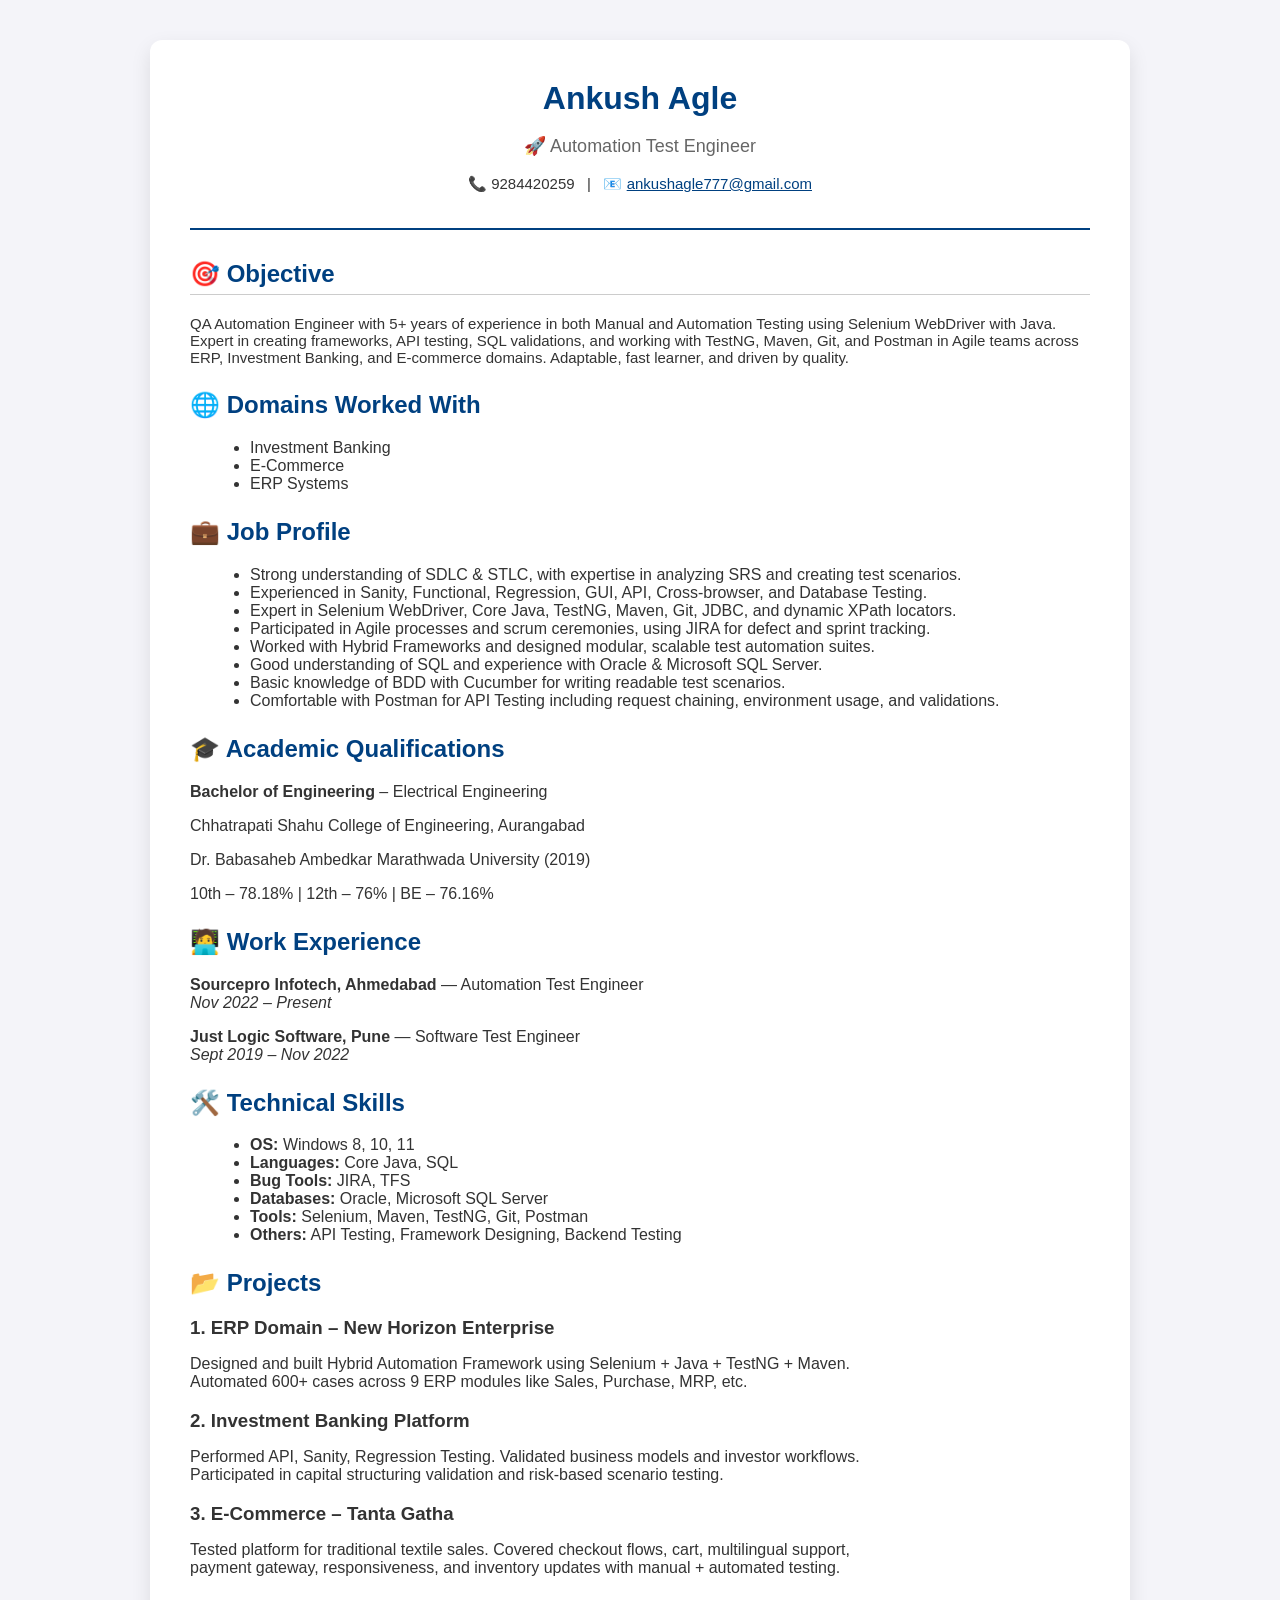
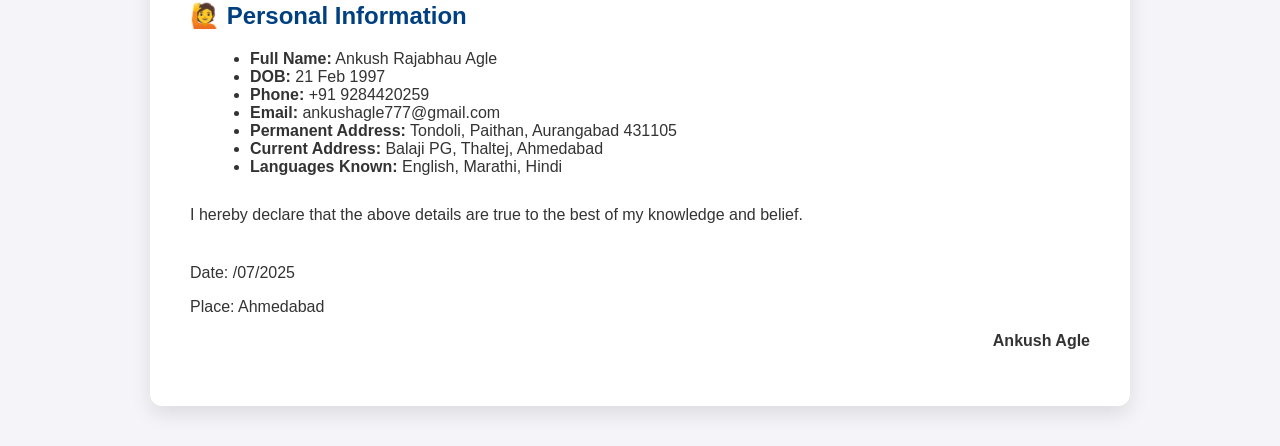
==== index.html @ 4f78d57e "Prepare resume for GitHub Pages" ====
<!DOCTYPE html>
<html lang="en">
<head>
  <meta charset="UTF-8">
  <title>Ankush Agle - Automation Test Engineer</title>
</head>
<body style="font-family: 'Segoe UI', Tahoma, Geneva, Verdana, sans-serif; margin: 0; padding: 0; background-color: #f4f4f9; color: #333;">

  <div style="max-width: 900px; margin: 40px auto; background: #ffffff; padding: 40px; border-radius: 12px; box-shadow: 0 8px 20px rgba(0, 0, 0, 0.1);">

    <!-- Header -->
    <div style="text-align: center; border-bottom: 2px solid #004080; padding-bottom: 20px;">
      <h1 style="font-size: 32px; color: #004080; margin: 0;">Ankush Agle</h1>
      <p style="font-size: 18px; color: #666;">🚀 Automation Test Engineer</p>
      <p style="font-size: 15px;">📞 9284420259 &nbsp; | &nbsp; 📧 <a href="mailto:ankushagle777@gmail.com" style="color: #004080;">ankushagle777@gmail.com</a></p>
    </div>

    <!-- Objective -->
    <section style="margin-top: 30px;">
      <h2 style="color: #004080; border-bottom: 1px solid #ccc; padding-bottom: 6px;">🎯 Objective</h2>
      <p style="font-size: 15px;">
        QA Automation Engineer with 5+ years of experience in both Manual and Automation Testing using Selenium WebDriver with Java.
        Expert in creating frameworks, API testing, SQL validations, and working with TestNG, Maven, Git, and Postman in Agile teams across ERP, Investment Banking, and E-commerce domains.
        Adaptable, fast learner, and driven by quality.
      </p>
    </section>

    <!-- Domains -->
    <section style="margin-top: 25px;">
      <h2 style="color: #004080;">🌐 Domains Worked With</h2>
      <ul style="margin-left: 20px;">
        <li>Investment Banking</li>
        <li>E-Commerce</li>
        <li>ERP Systems</li>
      </ul>
    </section>

    <!-- Job Profile -->
    <section style="margin-top: 25px;">
      <h2 style="color: #004080;">💼 Job Profile</h2>
      <ul style="margin-left: 20px;">
        <li>Strong understanding of SDLC & STLC, with expertise in analyzing SRS and creating test scenarios.</li>
        <li>Experienced in Sanity, Functional, Regression, GUI, API, Cross-browser, and Database Testing.</li>
        <li>Expert in Selenium WebDriver, Core Java, TestNG, Maven, Git, JDBC, and dynamic XPath locators.</li>
        <li>Participated in Agile processes and scrum ceremonies, using JIRA for defect and sprint tracking.</li>
        <li>Worked with Hybrid Frameworks and designed modular, scalable test automation suites.</li>
        <li>Good understanding of SQL and experience with Oracle & Microsoft SQL Server.</li>
        <li>Basic knowledge of BDD with Cucumber for writing readable test scenarios.</li>
        <li>Comfortable with Postman for API Testing including request chaining, environment usage, and validations.</li>
      </ul>
    </section>

    <!-- Academic Qualifications -->
    <section style="margin-top: 25px;">
      <h2 style="color: #004080;">🎓 Academic Qualifications</h2>
      <p><strong>Bachelor of Engineering</strong> – Electrical Engineering</p>
      <p>Chhatrapati Shahu College of Engineering, Aurangabad</p>
      <p>Dr. Babasaheb Ambedkar Marathwada University (2019)</p>
      <p>10th – 78.18% | 12th – 76% | BE – 76.16%</p>
    </section>

    <!-- Experience -->
    <section style="margin-top: 25px;">
      <h2 style="color: #004080;">🧑‍💻 Work Experience</h2>
      <p><strong>Sourcepro Infotech, Ahmedabad</strong> — Automation Test Engineer<br>
      <em>Nov 2022 – Present</em></p>

      <p><strong>Just Logic Software, Pune</strong> — Software Test Engineer<br>
      <em>Sept 2019 – Nov 2022</em></p>
    </section>

    <!-- Technical Skills -->
    <section style="margin-top: 25px;">
      <h2 style="color: #004080;">🛠️ Technical Skills</h2>
      <ul style="margin-left: 20px;">
        <li><strong>OS:</strong> Windows 8, 10, 11</li>
        <li><strong>Languages:</strong> Core Java, SQL</li>
        <li><strong>Bug Tools:</strong> JIRA, TFS</li>
        <li><strong>Databases:</strong> Oracle, Microsoft SQL Server</li>
        <li><strong>Tools:</strong> Selenium, Maven, TestNG, Git, Postman</li>
        <li><strong>Others:</strong> API Testing, Framework Designing, Backend Testing</li>
      </ul>
    </section>

    <!-- Projects -->
    <section style="margin-top: 25px;">
      <h2 style="color: #004080;">📂 Projects</h2>

      <h3 style="margin-bottom: 5px;">1. ERP Domain – New Horizon Enterprise</h3>
      <p>Designed and built Hybrid Automation Framework using Selenium + Java + TestNG + Maven.<br>
      Automated 600+ cases across 9 ERP modules like Sales, Purchase, MRP, etc.</p>

      <h3 style="margin-bottom: 5px;">2. Investment Banking Platform</h3>
      <p>Performed API, Sanity, Regression Testing. Validated business models and investor workflows.<br>
      Participated in capital structuring validation and risk-based scenario testing.</p>

      <h3 style="margin-bottom: 5px;">3. E-Commerce – Tanta Gatha</h3>
      <p>Tested platform for traditional textile sales. Covered checkout flows, cart, multilingual support,<br>
      payment gateway, responsiveness, and inventory updates with manual + automated testing.</p>
    </section>

    <!-- Personal Info -->
    <section style="margin-top: 25px;">
      <h2 style="color: #004080;">🙋 Personal Information</h2>
      <ul style="margin-left: 20px;">
        <li><strong>Full Name:</strong> Ankush Rajabhau Agle</li>
        <li><strong>DOB:</strong> 21 Feb 1997</li>
        <li><strong>Phone:</strong> +91 9284420259</li>
        <li><strong>Email:</strong> ankushagle777@gmail.com</li>
        <li><strong>Permanent Address:</strong> Tondoli, Paithan, Aurangabad 431105</li>
        <li><strong>Current Address:</strong> Balaji PG, Thaltej, Ahmedabad</li>
        <li><strong>Languages Known:</strong> English, Marathi, Hindi</li>
      </ul>
    </section>

    <!-- Declaration -->
    <section style="margin-top: 30px; text-align: left;">
      <p>I hereby declare that the above details are true to the best of my knowledge and belief.</p>
      <p style="margin-top: 40px;">Date: /07/2025</p>
      <p>Place: Ahmedabad</p>
      <p style="text-align: right; font-weight: bold;">Ankush Agle</p>
    </section>

  </div>
</body>
</html>
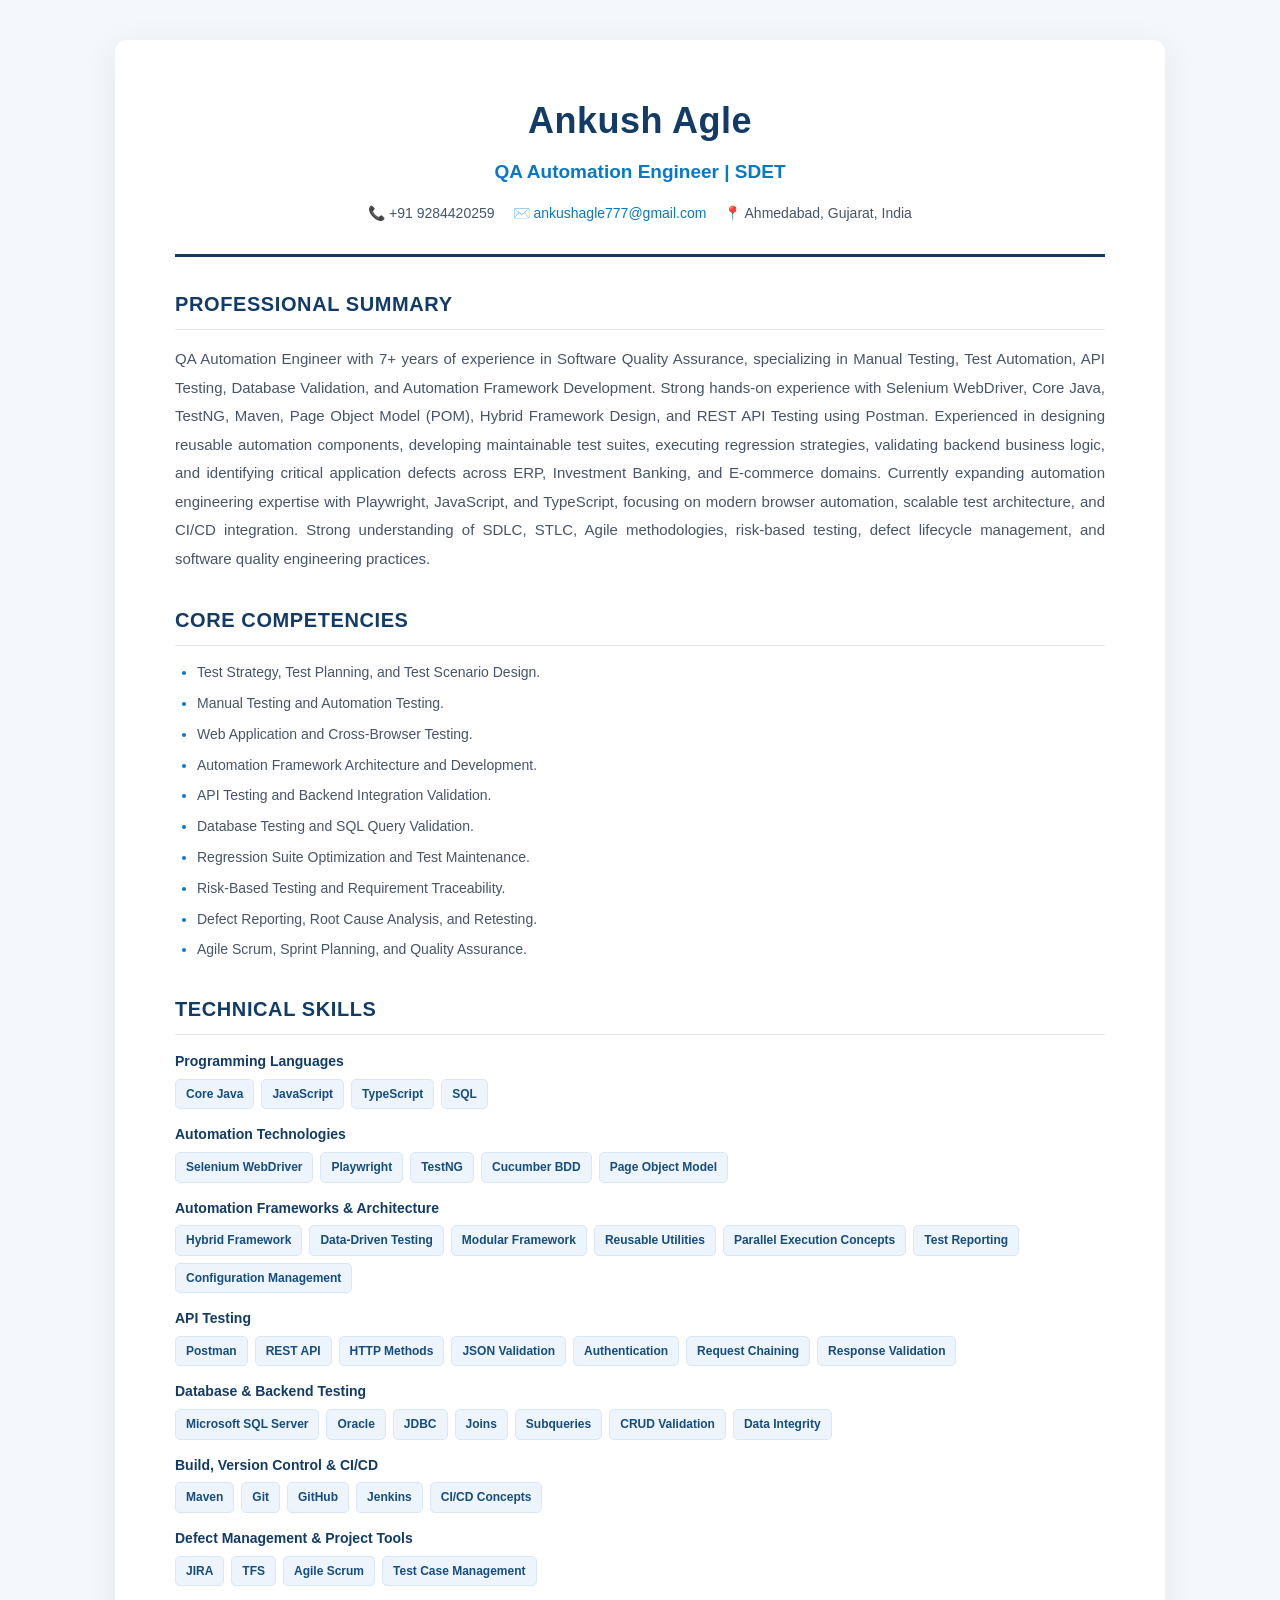
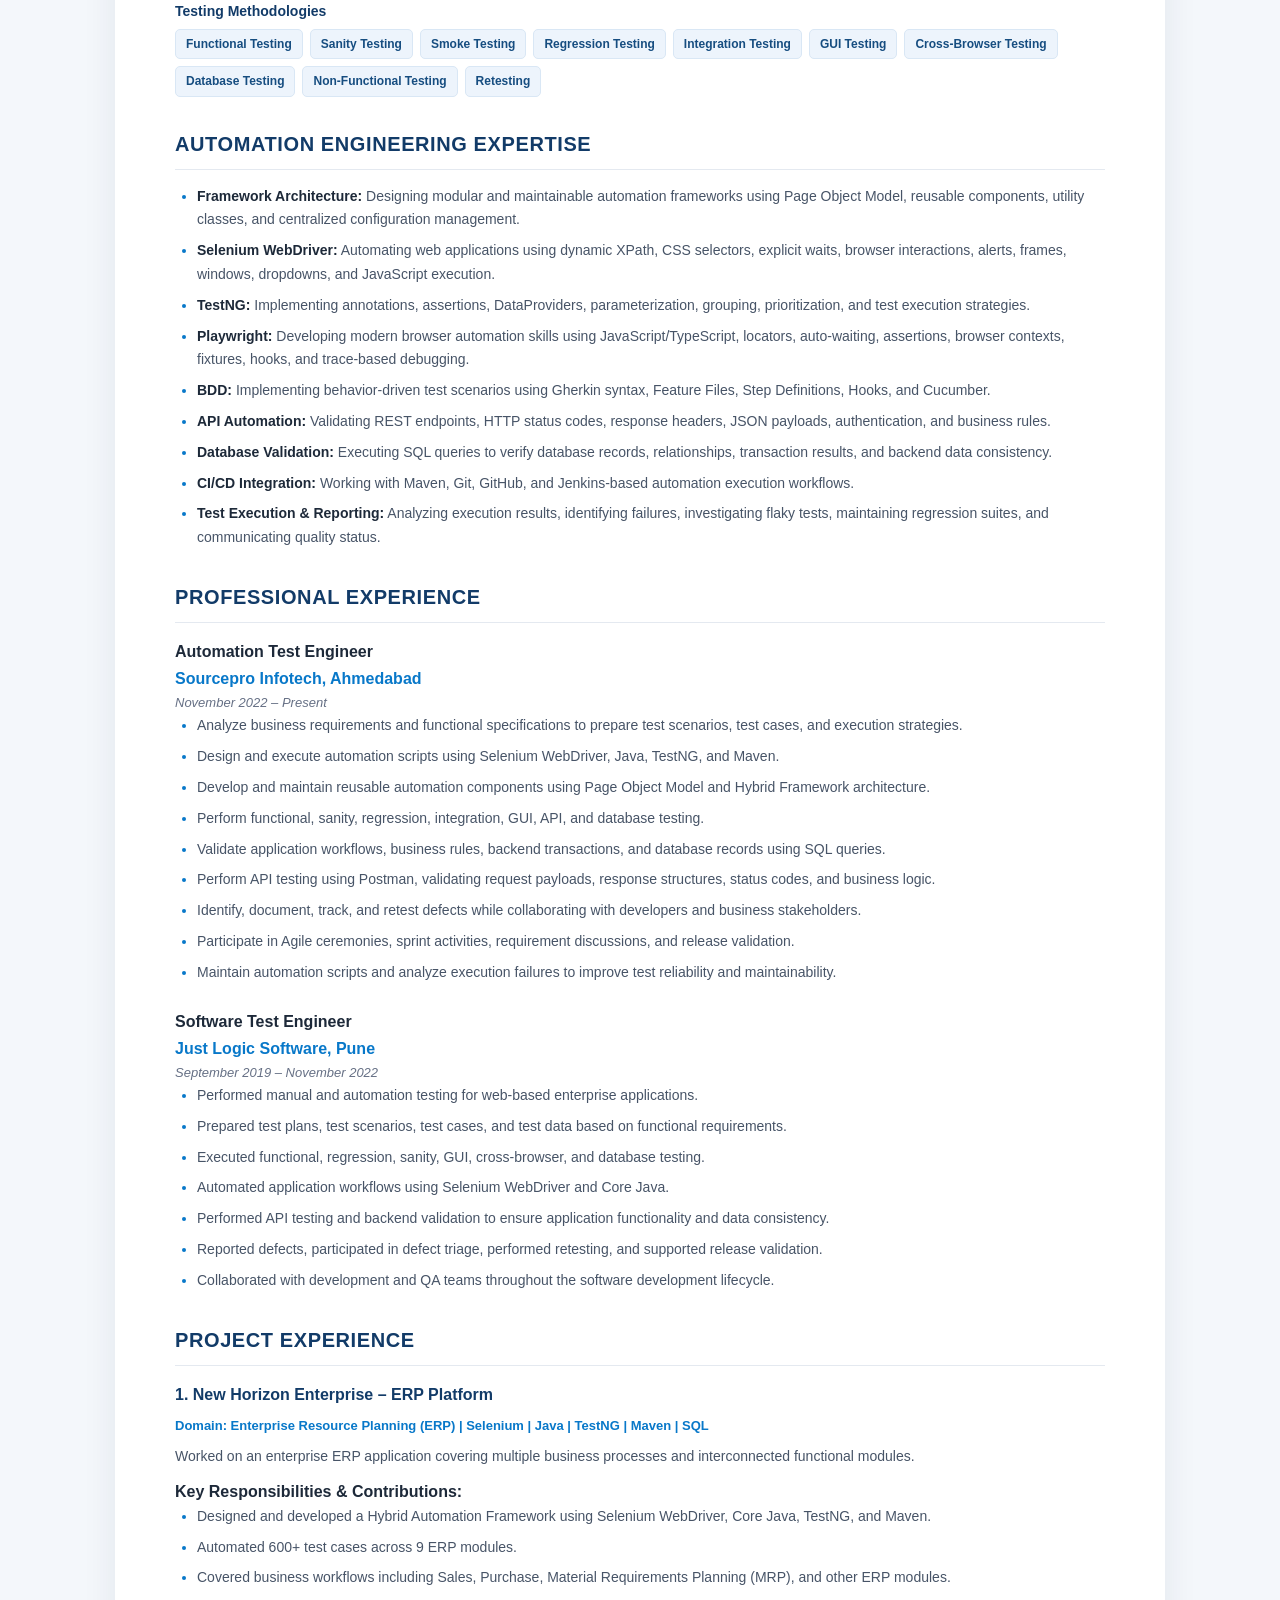
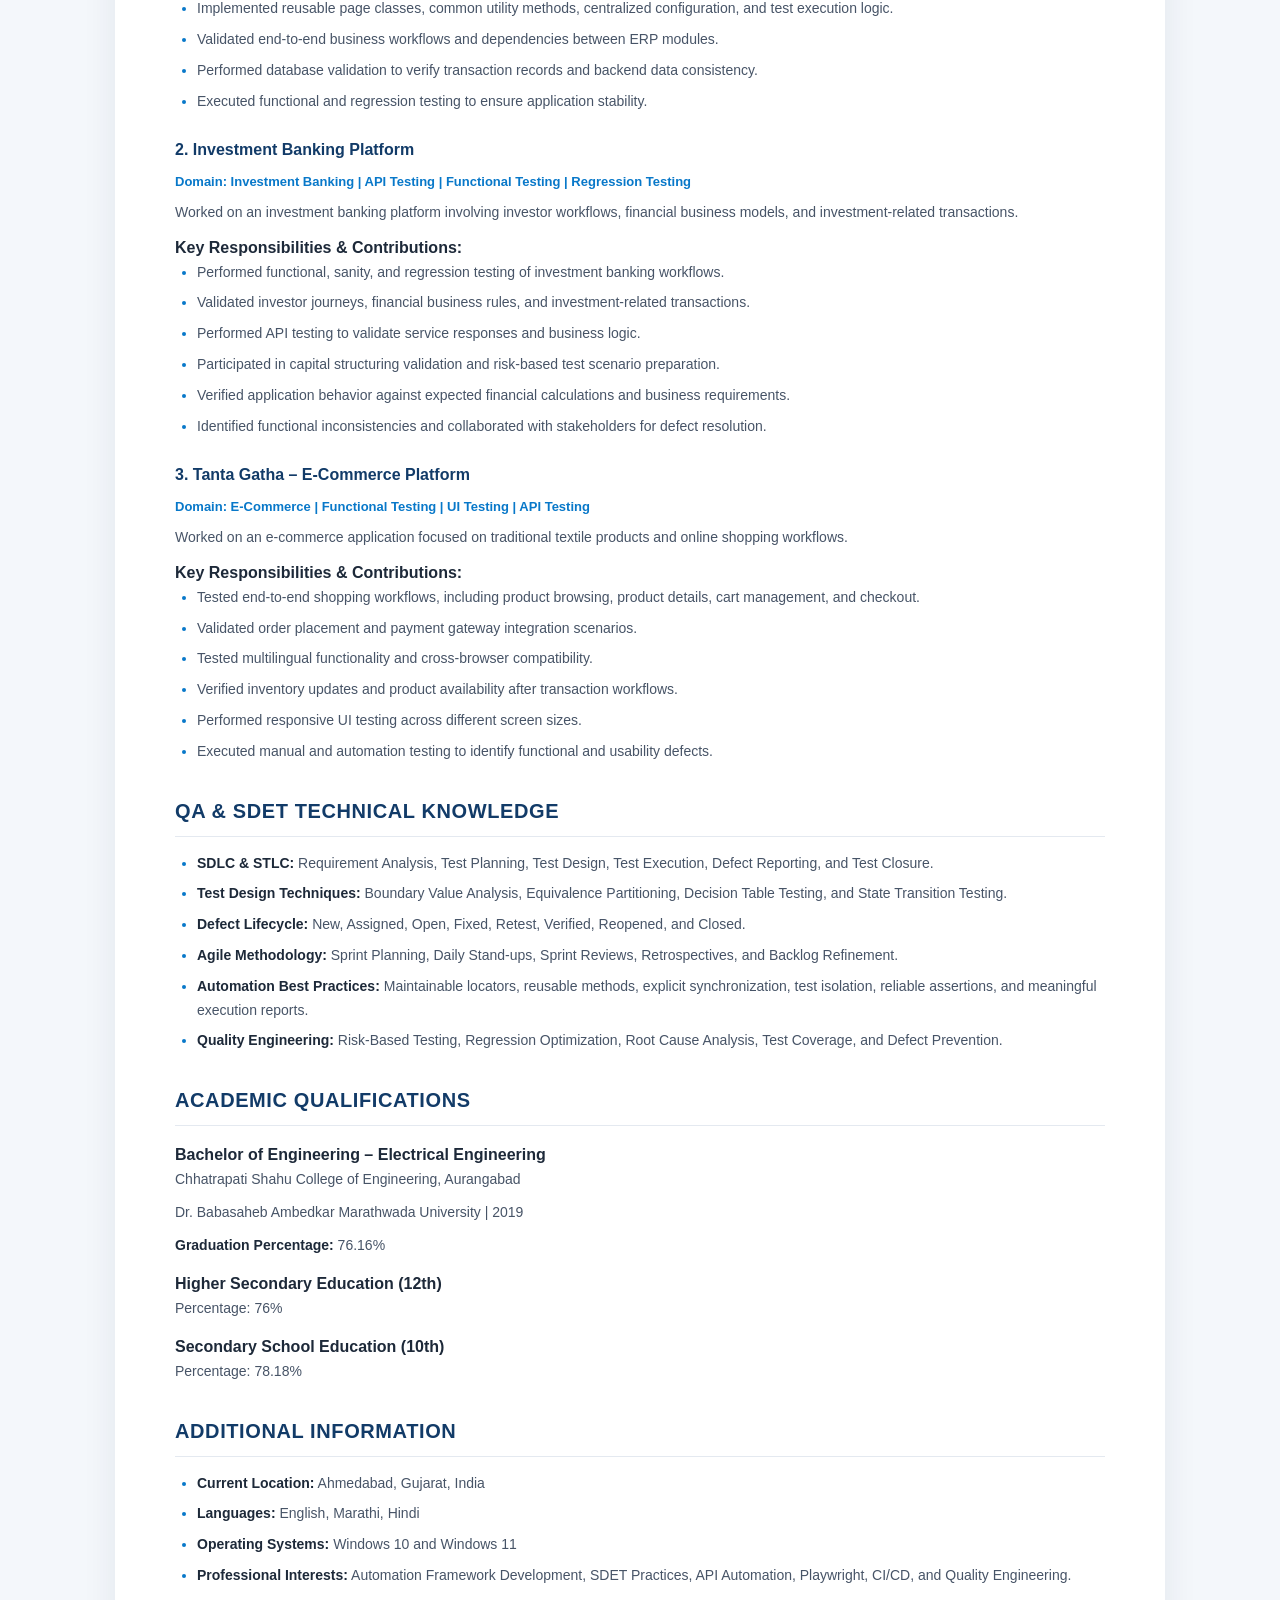
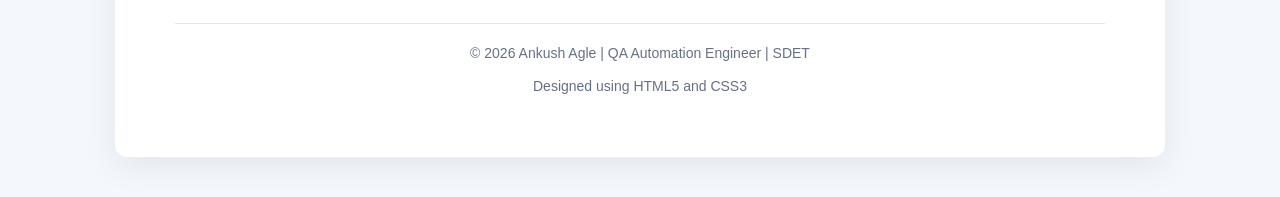
==== commit 61a98533: "Revamp index.html for professional resume layoutM Updated the HTML structure and styling for Ankush " ====
--- a/index.html
+++ b/index.html
@@ -1,126 +1,990 @@
+
 <!DOCTYPE html>
 <html lang="en">
 <head>
-  <meta charset="UTF-8">
-  <title>Ankush Agle - Automation Test Engineer</title>
+    <meta charset="UTF-8">
+    <meta name="viewport" content="width=device-width, initial-scale=1.0">
+    <meta name="description" content="Professional resume of Ankush Agle - QA Automation Engineer and SDET.">
+    <title>Ankush Agle | QA Automation Engineer | SDET</title>
+
+    <style>
+        :root {
+            --primary: #123b68;
+            --secondary: #0878c9;
+            --dark: #1d2939;
+            --text: #475467;
+            --muted: #667085;
+            --light: #f4f7fb;
+            --border: #e4e9f0;
+            --white: #ffffff;
+        }
+
+        * {
+            margin: 0;
+            padding: 0;
+            box-sizing: border-box;
+        }
+
+        html {
+            scroll-behavior: smooth;
+        }
+
+        body {
+            font-family: "Segoe UI", Arial, sans-serif;
+            background: var(--light);
+            color: var(--text);
+            line-height: 1.7;
+        }
+
+        a {
+            color: var(--secondary);
+            text-decoration: none;
+        }
+
+        a:hover {
+            text-decoration: underline;
+        }
+
+        .container {
+            max-width: 1050px;
+            margin: 40px auto;
+            padding: 50px 60px;
+            background: var(--white);
+            border-radius: 12px;
+            box-shadow: 0 8px 35px rgba(16, 42, 67, 0.08);
+        }
+
+        /* HEADER */
+
+        .header {
+            text-align: center;
+            padding-bottom: 28px;
+            border-bottom: 3px solid var(--primary);
+        }
+
+        .header h1 {
+            color: var(--primary);
+            font-size: 36px;
+            font-weight: 750;
+            letter-spacing: 0.5px;
+        }
+
+        .designation {
+            color: var(--secondary);
+            font-size: 19px;
+            font-weight: 600;
+            margin-top: 5px;
+        }
+
+        .contact {
+            margin-top: 14px;
+            font-size: 14px;
+            display: flex;
+            justify-content: center;
+            flex-wrap: wrap;
+            gap: 8px 18px;
+        }
+
+        .contact span {
+            white-space: nowrap;
+        }
+
+        /* SECTIONS */
+
+        section {
+            margin-top: 30px;
+        }
+
+        .section-title {
+            color: var(--primary);
+            font-size: 20px;
+            font-weight: 700;
+            padding-bottom: 8px;
+            margin-bottom: 15px;
+            border-bottom: 1px solid var(--border);
+            text-transform: uppercase;
+            letter-spacing: 0.6px;
+        }
+
+        p {
+            font-size: 14px;
+            margin-bottom: 9px;
+        }
+
+        ul {
+            padding-left: 22px;
+        }
+
+        li {
+            font-size: 14px;
+            margin-bottom: 7px;
+        }
+
+        li::marker {
+            color: var(--secondary);
+        }
+
+        strong {
+            color: var(--dark);
+        }
+
+        /* SUMMARY */
+
+        .summary {
+            font-size: 15px;
+            line-height: 1.9;
+            text-align: justify;
+        }
+
+        /* SKILLS */
+
+        .skill-group {
+            margin-bottom: 14px;
+        }
+
+        .skill-group strong {
+            display: block;
+            color: var(--primary);
+            margin-bottom: 5px;
+            font-size: 14px;
+        }
+
+        .skill-tags {
+            display: flex;
+            flex-wrap: wrap;
+            gap: 7px;
+        }
+
+        .tag {
+            background: #edf4fc;
+            color: #164d80;
+            border: 1px solid #d9e7f5;
+            border-radius: 5px;
+            padding: 4px 10px;
+            font-size: 12px;
+            font-weight: 600;
+        }
+
+        /* EXPERIENCE AND PROJECTS */
+
+        .experience-item,
+        .project-item {
+            margin-bottom: 23px;
+        }
+
+        .job-title {
+            color: var(--dark);
+            font-size: 16px;
+            font-weight: 700;
+        }
+
+        .company {
+            color: var(--secondary);
+            font-weight: 600;
+        }
+
+        .date {
+            color: var(--muted);
+            font-size: 13px;
+            font-style: italic;
+        }
+
+        .project-title {
+            color: var(--primary);
+            font-size: 16px;
+            font-weight: 700;
+            margin-bottom: 7px;
+        }
+
+        .project-stack {
+            color: var(--secondary);
+            font-size: 13px;
+            font-weight: 600;
+            margin-bottom: 8px;
+        }
+
+        /* EDUCATION */
+
+        .education-item {
+            margin-bottom: 12px;
+        }
+
+        /* FOOTER */
+
+        .footer {
+            margin-top: 35px;
+            padding-top: 18px;
+            border-top: 1px solid var(--border);
+            text-align: center;
+            color: var(--muted);
+            font-size: 12px;
+        }
+
+        /* PRINT */
+
+        @media print {
+            body {
+                background: white;
+            }
+
+            .container {
+                max-width: 100%;
+                margin: 0;
+                padding: 20px;
+                box-shadow: none;
+                border-radius: 0;
+            }
+
+            a {
+                color: inherit;
+                text-decoration: none;
+            }
+
+            section {
+                break-inside: avoid;
+            }
+        }
+
+        /* RESPONSIVE */
+
+        @media (max-width: 768px) {
+            .container {
+                margin: 10px;
+                padding: 25px 20px;
+            }
+
+            .header h1 {
+                font-size: 27px;
+            }
+
+            .designation {
+                font-size: 16px;
+            }
+
+            .contact {
+                flex-direction: column;
+                align-items: center;
+            }
+
+            .section-title {
+                font-size: 18px;
+            }
+
+            .summary {
+                text-align: left;
+            }
+        }
+    </style>
 </head>
-<body style="font-family: 'Segoe UI', Tahoma, Geneva, Verdana, sans-serif; margin: 0; padding: 0; background-color: #f4f4f9; color: #333;">
-
-  <div style="max-width: 900px; margin: 40px auto; background: #ffffff; padding: 40px; border-radius: 12px; box-shadow: 0 8px 20px rgba(0, 0, 0, 0.1);">
-
-    <!-- Header -->
-    <div style="text-align: center; border-bottom: 2px solid #004080; padding-bottom: 20px;">
-      <h1 style="font-size: 32px; color: #004080; margin: 0;">Ankush Agle</h1>
-      <p style="font-size: 18px; color: #666;">🚀 Automation Test Engineer</p>
-      <p style="font-size: 15px;">📞 9284420259 &nbsp; | &nbsp; 📧 <a href="mailto:ankushagle777@gmail.com" style="color: #004080;">ankushagle777@gmail.com</a></p>
-    </div>
-
-    <!-- Objective -->
-    <section style="margin-top: 30px;">
-      <h2 style="color: #004080; border-bottom: 1px solid #ccc; padding-bottom: 6px;">🎯 Objective</h2>
-      <p style="font-size: 15px;">
-        QA Automation Engineer with 5+ years of experience in both Manual and Automation Testing using Selenium WebDriver with Java.
-        Expert in creating frameworks, API testing, SQL validations, and working with TestNG, Maven, Git, and Postman in Agile teams across ERP, Investment Banking, and E-commerce domains.
-        Adaptable, fast learner, and driven by quality.
-      </p>
+
+<body>
+
+<div class="container">
+
+    <!-- PROFESSIONAL HEADER -->
+
+    <header class="header">
+        <h1>Ankush Agle</h1>
+
+        <div class="designation">
+            QA Automation Engineer | SDET
+        </div>
+
+        <div class="contact">
+            <span>📞 +91 9284420259</span>
+            <span>✉️
+                <a href="mailto:ankushagle777@gmail.com">
+                    ankushagle777@gmail.com
+                </a>
+            </span>
+            <span>📍 Ahmedabad, Gujarat, India</span>
+        </div>
+    </header>
+
+
+    <!-- PROFESSIONAL SUMMARY -->
+
+    <section>
+        <h2 class="section-title">Professional Summary</h2>
+
+        <p class="summary">
+            QA Automation Engineer with 7+ years of experience in Software
+            Quality Assurance, specializing in Manual Testing, Test Automation,
+            API Testing, Database Validation, and Automation Framework
+            Development.
+
+            Strong hands-on experience with Selenium WebDriver, Core Java,
+            TestNG, Maven, Page Object Model (POM), Hybrid Framework Design,
+            and REST API Testing using Postman.
+
+            Experienced in designing reusable automation components,
+            developing maintainable test suites, executing regression
+            strategies, validating backend business logic, and identifying
+            critical application defects across ERP, Investment Banking,
+            and E-commerce domains.
+
+            Currently expanding automation engineering expertise with
+            Playwright, JavaScript, and TypeScript, focusing on modern
+            browser automation, scalable test architecture, and CI/CD
+            integration.
+
+            Strong understanding of SDLC, STLC, Agile methodologies,
+            risk-based testing, defect lifecycle management, and
+            software quality engineering practices.
+        </p>
     </section>
 
-    <!-- Domains -->
-    <section style="margin-top: 25px;">
-      <h2 style="color: #004080;">🌐 Domains Worked With</h2>
-      <ul style="margin-left: 20px;">
-        <li>Investment Banking</li>
-        <li>E-Commerce</li>
-        <li>ERP Systems</li>
-      </ul>
+
+    <!-- CORE COMPETENCIES -->
+
+    <section>
+        <h2 class="section-title">Core Competencies</h2>
+
+        <ul>
+            <li>Test Strategy, Test Planning, and Test Scenario Design.</li>
+            <li>Manual Testing and Automation Testing.</li>
+            <li>Web Application and Cross-Browser Testing.</li>
+            <li>Automation Framework Architecture and Development.</li>
+            <li>API Testing and Backend Integration Validation.</li>
+            <li>Database Testing and SQL Query Validation.</li>
+            <li>Regression Suite Optimization and Test Maintenance.</li>
+            <li>Risk-Based Testing and Requirement Traceability.</li>
+            <li>Defect Reporting, Root Cause Analysis, and Retesting.</li>
+            <li>Agile Scrum, Sprint Planning, and Quality Assurance.</li>
+        </ul>
     </section>
 
-    <!-- Job Profile -->
-    <section style="margin-top: 25px;">
-      <h2 style="color: #004080;">💼 Job Profile</h2>
-      <ul style="margin-left: 20px;">
-        <li>Strong understanding of SDLC & STLC, with expertise in analyzing SRS and creating test scenarios.</li>
-        <li>Experienced in Sanity, Functional, Regression, GUI, API, Cross-browser, and Database Testing.</li>
-        <li>Expert in Selenium WebDriver, Core Java, TestNG, Maven, Git, JDBC, and dynamic XPath locators.</li>
-        <li>Participated in Agile processes and scrum ceremonies, using JIRA for defect and sprint tracking.</li>
-        <li>Worked with Hybrid Frameworks and designed modular, scalable test automation suites.</li>
-        <li>Good understanding of SQL and experience with Oracle & Microsoft SQL Server.</li>
-        <li>Basic knowledge of BDD with Cucumber for writing readable test scenarios.</li>
-        <li>Comfortable with Postman for API Testing including request chaining, environment usage, and validations.</li>
-      </ul>
+
+    <!-- TECHNICAL SKILLS -->
+
+    <section>
+        <h2 class="section-title">Technical Skills</h2>
+
+        <div class="skill-group">
+            <strong>Programming Languages</strong>
+            <div class="skill-tags">
+                <span class="tag">Core Java</span>
+                <span class="tag">JavaScript</span>
+                <span class="tag">TypeScript</span>
+                <span class="tag">SQL</span>
+            </div>
+        </div>
+
+        <div class="skill-group">
+            <strong>Automation Technologies</strong>
+            <div class="skill-tags">
+                <span class="tag">Selenium WebDriver</span>
+                <span class="tag">Playwright</span>
+                <span class="tag">TestNG</span>
+                <span class="tag">Cucumber BDD</span>
+                <span class="tag">Page Object Model</span>
+            </div>
+        </div>
+
+        <div class="skill-group">
+            <strong>Automation Frameworks & Architecture</strong>
+            <div class="skill-tags">
+                <span class="tag">Hybrid Framework</span>
+                <span class="tag">Data-Driven Testing</span>
+                <span class="tag">Modular Framework</span>
+                <span class="tag">Reusable Utilities</span>
+                <span class="tag">Parallel Execution Concepts</span>
+                <span class="tag">Test Reporting</span>
+                <span class="tag">Configuration Management</span>
+            </div>
+        </div>
+
+        <div class="skill-group">
+            <strong>API Testing</strong>
+            <div class="skill-tags">
+                <span class="tag">Postman</span>
+                <span class="tag">REST API</span>
+                <span class="tag">HTTP Methods</span>
+                <span class="tag">JSON Validation</span>
+                <span class="tag">Authentication</span>
+                <span class="tag">Request Chaining</span>
+                <span class="tag">Response Validation</span>
+            </div>
+        </div>
+
+        <div class="skill-group">
+            <strong>Database & Backend Testing</strong>
+            <div class="skill-tags">
+                <span class="tag">Microsoft SQL Server</span>
+                <span class="tag">Oracle</span>
+                <span class="tag">JDBC</span>
+                <span class="tag">Joins</span>
+                <span class="tag">Subqueries</span>
+                <span class="tag">CRUD Validation</span>
+                <span class="tag">Data Integrity</span>
+            </div>
+        </div>
+
+        <div class="skill-group">
+            <strong>Build, Version Control & CI/CD</strong>
+            <div class="skill-tags">
+                <span class="tag">Maven</span>
+                <span class="tag">Git</span>
+                <span class="tag">GitHub</span>
+                <span class="tag">Jenkins</span>
+                <span class="tag">CI/CD Concepts</span>
+            </div>
+        </div>
+
+        <div class="skill-group">
+            <strong>Defect Management & Project Tools</strong>
+            <div class="skill-tags">
+                <span class="tag">JIRA</span>
+                <span class="tag">TFS</span>
+                <span class="tag">Agile Scrum</span>
+                <span class="tag">Test Case Management</span>
+            </div>
+        </div>
+
+        <div class="skill-group">
+            <strong>Testing Methodologies</strong>
+            <div class="skill-tags">
+                <span class="tag">Functional Testing</span>
+                <span class="tag">Sanity Testing</span>
+                <span class="tag">Smoke Testing</span>
+                <span class="tag">Regression Testing</span>
+                <span class="tag">Integration Testing</span>
+                <span class="tag">GUI Testing</span>
+                <span class="tag">Cross-Browser Testing</span>
+                <span class="tag">Database Testing</span>
+                <span class="tag">Non-Functional Testing</span>
+                <span class="tag">Retesting</span>
+            </div>
+        </div>
     </section>
 
-    <!-- Academic Qualifications -->
-    <section style="margin-top: 25px;">
-      <h2 style="color: #004080;">🎓 Academic Qualifications</h2>
-      <p><strong>Bachelor of Engineering</strong> – Electrical Engineering</p>
-      <p>Chhatrapati Shahu College of Engineering, Aurangabad</p>
-      <p>Dr. Babasaheb Ambedkar Marathwada University (2019)</p>
-      <p>10th – 78.18% | 12th – 76% | BE – 76.16%</p>
+
+    <!-- AUTOMATION ENGINEERING EXPERTISE -->
+
+    <section>
+        <h2 class="section-title">Automation Engineering Expertise</h2>
+
+        <ul>
+            <li>
+                <strong>Framework Architecture:</strong>
+                Designing modular and maintainable automation frameworks
+                using Page Object Model, reusable components, utility
+                classes, and centralized configuration management.
+            </li>
+
+            <li>
+                <strong>Selenium WebDriver:</strong>
+                Automating web applications using dynamic XPath, CSS
+                selectors, explicit waits, browser interactions, alerts,
+                frames, windows, dropdowns, and JavaScript execution.
+            </li>
+
+            <li>
+                <strong>TestNG:</strong>
+                Implementing annotations, assertions, DataProviders,
+                parameterization, grouping, prioritization, and
+                test execution strategies.
+            </li>
+
+            <li>
+                <strong>Playwright:</strong>
+                Developing modern browser automation skills using
+                JavaScript/TypeScript, locators, auto-waiting, assertions,
+                browser contexts, fixtures, hooks, and trace-based debugging.
+            </li>
+
+            <li>
+                <strong>BDD:</strong>
+                Implementing behavior-driven test scenarios using
+                Gherkin syntax, Feature Files, Step Definitions,
+                Hooks, and Cucumber.
+            </li>
+
+            <li>
+                <strong>API Automation:</strong>
+                Validating REST endpoints, HTTP status codes,
+                response headers, JSON payloads, authentication,
+                and business rules.
+            </li>
+
+            <li>
+                <strong>Database Validation:</strong>
+                Executing SQL queries to verify database records,
+                relationships, transaction results, and backend
+                data consistency.
+            </li>
+
+            <li>
+                <strong>CI/CD Integration:</strong>
+                Working with Maven, Git, GitHub, and Jenkins-based
+                automation execution workflows.
+            </li>
+
+            <li>
+                <strong>Test Execution & Reporting:</strong>
+                Analyzing execution results, identifying failures,
+                investigating flaky tests, maintaining regression
+                suites, and communicating quality status.
+            </li>
+        </ul>
     </section>
 
-    <!-- Experience -->
-    <section style="margin-top: 25px;">
-      <h2 style="color: #004080;">🧑‍💻 Work Experience</h2>
-      <p><strong>Sourcepro Infotech, Ahmedabad</strong> — Automation Test Engineer<br>
-      <em>Nov 2022 – Present</em></p>
-
-      <p><strong>Just Logic Software, Pune</strong> — Software Test Engineer<br>
-      <em>Sept 2019 – Nov 2022</em></p>
+
+    <!-- PROFESSIONAL EXPERIENCE -->
+
+    <section>
+        <h2 class="section-title">Professional Experience</h2>
+
+        <div class="experience-item">
+
+            <div class="job-title">
+                Automation Test Engineer
+            </div>
+
+            <div class="company">
+                Sourcepro Infotech, Ahmedabad
+            </div>
+
+            <div class="date">
+                November 2022 – Present
+            </div>
+
+            <ul>
+                <li>
+                    Analyze business requirements and functional
+                    specifications to prepare test scenarios,
+                    test cases, and execution strategies.
+                </li>
+
+                <li>
+                    Design and execute automation scripts using
+                    Selenium WebDriver, Java, TestNG, and Maven.
+                </li>
+
+                <li>
+                    Develop and maintain reusable automation
+                    components using Page Object Model and
+                    Hybrid Framework architecture.
+                </li>
+
+                <li>
+                    Perform functional, sanity, regression,
+                    integration, GUI, API, and database testing.
+                </li>
+
+                <li>
+                    Validate application workflows, business
+                    rules, backend transactions, and database
+                    records using SQL queries.
+                </li>
+
+                <li>
+                    Perform API testing using Postman, validating
+                    request payloads, response structures,
+                    status codes, and business logic.
+                </li>
+
+                <li>
+                    Identify, document, track, and retest defects
+                    while collaborating with developers and
+                    business stakeholders.
+                </li>
+
+                <li>
+                    Participate in Agile ceremonies, sprint
+                    activities, requirement discussions,
+                    and release validation.
+                </li>
+
+                <li>
+                    Maintain automation scripts and analyze
+                    execution failures to improve test
+                    reliability and maintainability.
+                </li>
+            </ul>
+        </div>
+
+
+        <div class="experience-item">
+
+            <div class="job-title">
+                Software Test Engineer
+            </div>
+
+            <div class="company">
+                Just Logic Software, Pune
+            </div>
+
+            <div class="date">
+                September 2019 – November 2022
+            </div>
+
+            <ul>
+                <li>
+                    Performed manual and automation testing
+                    for web-based enterprise applications.
+                </li>
+
+                <li>
+                    Prepared test plans, test scenarios,
+                    test cases, and test data based on
+                    functional requirements.
+                </li>
+
+                <li>
+                    Executed functional, regression,
+                    sanity, GUI, cross-browser, and
+                    database testing.
+                </li>
+
+                <li>
+                    Automated application workflows using
+                    Selenium WebDriver and Core Java.
+                </li>
+
+                <li>
+                    Performed API testing and backend
+                    validation to ensure application
+                    functionality and data consistency.
+                </li>
+
+                <li>
+                    Reported defects, participated in
+                    defect triage, performed retesting,
+                    and supported release validation.
+                </li>
+
+                <li>
+                    Collaborated with development and
+                    QA teams throughout the software
+                    development lifecycle.
+                </li>
+            </ul>
+        </div>
     </section>
 
-    <!-- Technical Skills -->
-    <section style="margin-top: 25px;">
-      <h2 style="color: #004080;">🛠️ Technical Skills</h2>
-      <ul style="margin-left: 20px;">
-        <li><strong>OS:</strong> Windows 8, 10, 11</li>
-        <li><strong>Languages:</strong> Core Java, SQL</li>
-        <li><strong>Bug Tools:</strong> JIRA, TFS</li>
-        <li><strong>Databases:</strong> Oracle, Microsoft SQL Server</li>
-        <li><strong>Tools:</strong> Selenium, Maven, TestNG, Git, Postman</li>
-        <li><strong>Others:</strong> API Testing, Framework Designing, Backend Testing</li>
-      </ul>
+
+    <!-- PROJECT EXPERIENCE -->
+
+    <section>
+        <h2 class="section-title">Project Experience</h2>
+
+        <!-- PROJECT 1 -->
+
+        <div class="project-item">
+
+            <div class="project-title">
+                1. New Horizon Enterprise – ERP Platform
+            </div>
+
+            <div class="project-stack">
+                Domain: Enterprise Resource Planning (ERP)
+                | Selenium | Java | TestNG | Maven | SQL
+            </div>
+
+            <p>
+                Worked on an enterprise ERP application
+                covering multiple business processes and
+                interconnected functional modules.
+            </p>
+
+            <strong>Key Responsibilities & Contributions:</strong>
+
+            <ul>
+                <li>
+                    Designed and developed a Hybrid Automation
+                    Framework using Selenium WebDriver,
+                    Core Java, TestNG, and Maven.
+                </li>
+
+                <li>
+                    Automated 600+ test cases across
+                    9 ERP modules.
+                </li>
+
+                <li>
+                    Covered business workflows including
+                    Sales, Purchase, Material Requirements
+                    Planning (MRP), and other ERP modules.
+                </li>
+
+                <li>
+                    Implemented reusable page classes,
+                    common utility methods, centralized
+                    configuration, and test execution logic.
+                </li>
+
+                <li>
+                    Validated end-to-end business workflows
+                    and dependencies between ERP modules.
+                </li>
+
+                <li>
+                    Performed database validation to verify
+                    transaction records and backend data
+                    consistency.
+                </li>
+
+                <li>
+                    Executed functional and regression
+                    testing to ensure application stability.
+                </li>
+            </ul>
+        </div>
+
+
+        <!-- PROJECT 2 -->
+
+        <div class="project-item">
+
+            <div class="project-title">
+                2. Investment Banking Platform
+            </div>
+
+            <div class="project-stack">
+                Domain: Investment Banking | API Testing |
+                Functional Testing | Regression Testing
+            </div>
+
+            <p>
+                Worked on an investment banking platform
+                involving investor workflows, financial
+                business models, and investment-related
+                transactions.
+            </p>
+
+            <strong>Key Responsibilities & Contributions:</strong>
+
+            <ul>
+                <li>
+                    Performed functional, sanity, and
+                    regression testing of investment
+                    banking workflows.
+                </li>
+
+                <li>
+                    Validated investor journeys,
+                    financial business rules, and
+                    investment-related transactions.
+                </li>
+
+                <li>
+                    Performed API testing to validate
+                    service responses and business
+                    logic.
+                </li>
+
+                <li>
+                    Participated in capital structuring
+                    validation and risk-based test
+                    scenario preparation.
+                </li>
+
+                <li>
+                    Verified application behavior against
+                    expected financial calculations
+                    and business requirements.
+                </li>
+
+                <li>
+                    Identified functional inconsistencies
+                    and collaborated with stakeholders
+                    for defect resolution.
+                </li>
+            </ul>
+        </div>
+
+
+        <!-- PROJECT 3 -->
+
+        <div class="project-item">
+
+            <div class="project-title">
+                3. Tanta Gatha – E-Commerce Platform
+            </div>
+
+            <div class="project-stack">
+                Domain: E-Commerce | Functional Testing |
+                UI Testing | API Testing
+            </div>
+
+            <p>
+                Worked on an e-commerce application
+                focused on traditional textile products
+                and online shopping workflows.
+            </p>
+
+            <strong>Key Responsibilities & Contributions:</strong>
+
+            <ul>
+                <li>
+                    Tested end-to-end shopping workflows,
+                    including product browsing, product
+                    details, cart management, and checkout.
+                </li>
+
+                <li>
+                    Validated order placement and
+                    payment gateway integration scenarios.
+                </li>
+
+                <li>
+                    Tested multilingual functionality
+                    and cross-browser compatibility.
+                </li>
+
+                <li>
+                    Verified inventory updates and
+                    product availability after
+                    transaction workflows.
+                </li>
+
+                <li>
+                    Performed responsive UI testing
+                    across different screen sizes.
+                </li>
+
+                <li>
+                    Executed manual and automation
+                    testing to identify functional
+                    and usability defects.
+                </li>
+            </ul>
+        </div>
     </section>
 
-    <!-- Projects -->
-    <section style="margin-top: 25px;">
-      <h2 style="color: #004080;">📂 Projects</h2>
-
-      <h3 style="margin-bottom: 5px;">1. ERP Domain – New Horizon Enterprise</h3>
-      <p>Designed and built Hybrid Automation Framework using Selenium + Java + TestNG + Maven.<br>
-      Automated 600+ cases across 9 ERP modules like Sales, Purchase, MRP, etc.</p>
-
-      <h3 style="margin-bottom: 5px;">2. Investment Banking Platform</h3>
-      <p>Performed API, Sanity, Regression Testing. Validated business models and investor workflows.<br>
-      Participated in capital structuring validation and risk-based scenario testing.</p>
-
-      <h3 style="margin-bottom: 5px;">3. E-Commerce – Tanta Gatha</h3>
-      <p>Tested platform for traditional textile sales. Covered checkout flows, cart, multilingual support,<br>
-      payment gateway, responsiveness, and inventory updates with manual + automated testing.</p>
+
+    <!-- TESTING KNOWLEDGE -->
+
+    <section>
+        <h2 class="section-title">QA & SDET Technical Knowledge</h2>
+
+        <ul>
+            <li>
+                <strong>SDLC & STLC:</strong>
+                Requirement Analysis, Test Planning,
+                Test Design, Test Execution,
+                Defect Reporting, and Test Closure.
+            </li>
+
+            <li>
+                <strong>Test Design Techniques:</strong>
+                Boundary Value Analysis, Equivalence
+                Partitioning, Decision Table Testing,
+                and State Transition Testing.
+            </li>
+
+            <li>
+                <strong>Defect Lifecycle:</strong>
+                New, Assigned, Open, Fixed,
+                Retest, Verified, Reopened,
+                and Closed.
+            </li>
+
+            <li>
+                <strong>Agile Methodology:</strong>
+                Sprint Planning, Daily Stand-ups,
+                Sprint Reviews, Retrospectives,
+                and Backlog Refinement.
+            </li>
+
+            <li>
+                <strong>Automation Best Practices:</strong>
+                Maintainable locators, reusable
+                methods, explicit synchronization,
+                test isolation, reliable assertions,
+                and meaningful execution reports.
+            </li>
+
+            <li>
+                <strong>Quality Engineering:</strong>
+                Risk-Based Testing, Regression
+                Optimization, Root Cause Analysis,
+                Test Coverage, and Defect Prevention.
+            </li>
+        </ul>
     </section>
 
-    <!-- Personal Info -->
-    <section style="margin-top: 25px;">
-      <h2 style="color: #004080;">🙋 Personal Information</h2>
-      <ul style="margin-left: 20px;">
-        <li><strong>Full Name:</strong> Ankush Rajabhau Agle</li>
-        <li><strong>DOB:</strong> 21 Feb 1997</li>
-        <li><strong>Phone:</strong> +91 9284420259</li>
-        <li><strong>Email:</strong> ankushagle777@gmail.com</li>
-        <li><strong>Permanent Address:</strong> Tondoli, Paithan, Aurangabad 431105</li>
-        <li><strong>Current Address:</strong> Balaji PG, Thaltej, Ahmedabad</li>
-        <li><strong>Languages Known:</strong> English, Marathi, Hindi</li>
-      </ul>
+
+    <!-- EDUCATION -->
+
+    <section>
+        <h2 class="section-title">Academic Qualifications</h2>
+
+        <div class="education-item">
+            <strong>Bachelor of Engineering – Electrical Engineering</strong>
+
+            <p>
+                Chhatrapati Shahu College of Engineering,
+                Aurangabad
+            </p>
+
+            <p>
+                Dr. Babasaheb Ambedkar Marathwada University
+                | 2019
+            </p>
+
+            <p>
+                <strong>Graduation Percentage:</strong> 76.16%
+            </p>
+        </div>
+
+        <div class="education-item">
+            <strong>Higher Secondary Education (12th)</strong>
+            <p>Percentage: 76%</p>
+        </div>
+
+        <div class="education-item">
+            <strong>Secondary School Education (10th)</strong>
+            <p>Percentage: 78.18%</p>
+        </div>
     </section>
 
-    <!-- Declaration -->
-    <section style="margin-top: 30px; text-align: left;">
-      <p>I hereby declare that the above details are true to the best of my knowledge and belief.</p>
-      <p style="margin-top: 40px;">Date: /07/2025</p>
-      <p>Place: Ahmedabad</p>
-      <p style="text-align: right; font-weight: bold;">Ankush Agle</p>
+
+    <!-- ADDITIONAL INFORMATION -->
+
+    <section>
+        <h2 class="section-title">Additional Information</h2>
+
+        <ul>
+            <li>
+                <strong>Current Location:</strong>
+                Ahmedabad, Gujarat, India
+            </li>
+
+            <li>
+                <strong>Languages:</strong>
+                English, Marathi, Hindi
+            </li>
+
+            <li>
+                <strong>Operating Systems:</strong>
+                Windows 10 and Windows 11
+            </li>
+
+            <li>
+                <strong>Professional Interests:</strong>
+                Automation Framework Development,
+                SDET Practices, API Automation,
+                Playwright, CI/CD, and Quality Engineering.
+            </li>
+        </ul>
     </section>
 
-  </div>
+
+    <!-- FOOTER -->
+
+    <footer class="footer">
+        <p>
+            © 2026 Ankush Agle | QA Automation Engineer | SDET
+        </p>
+
+        <p>
+            Designed using HTML5 and CSS3
+        </p>
+    </footer>
+
+</div>
+
 </body>
 </html>
